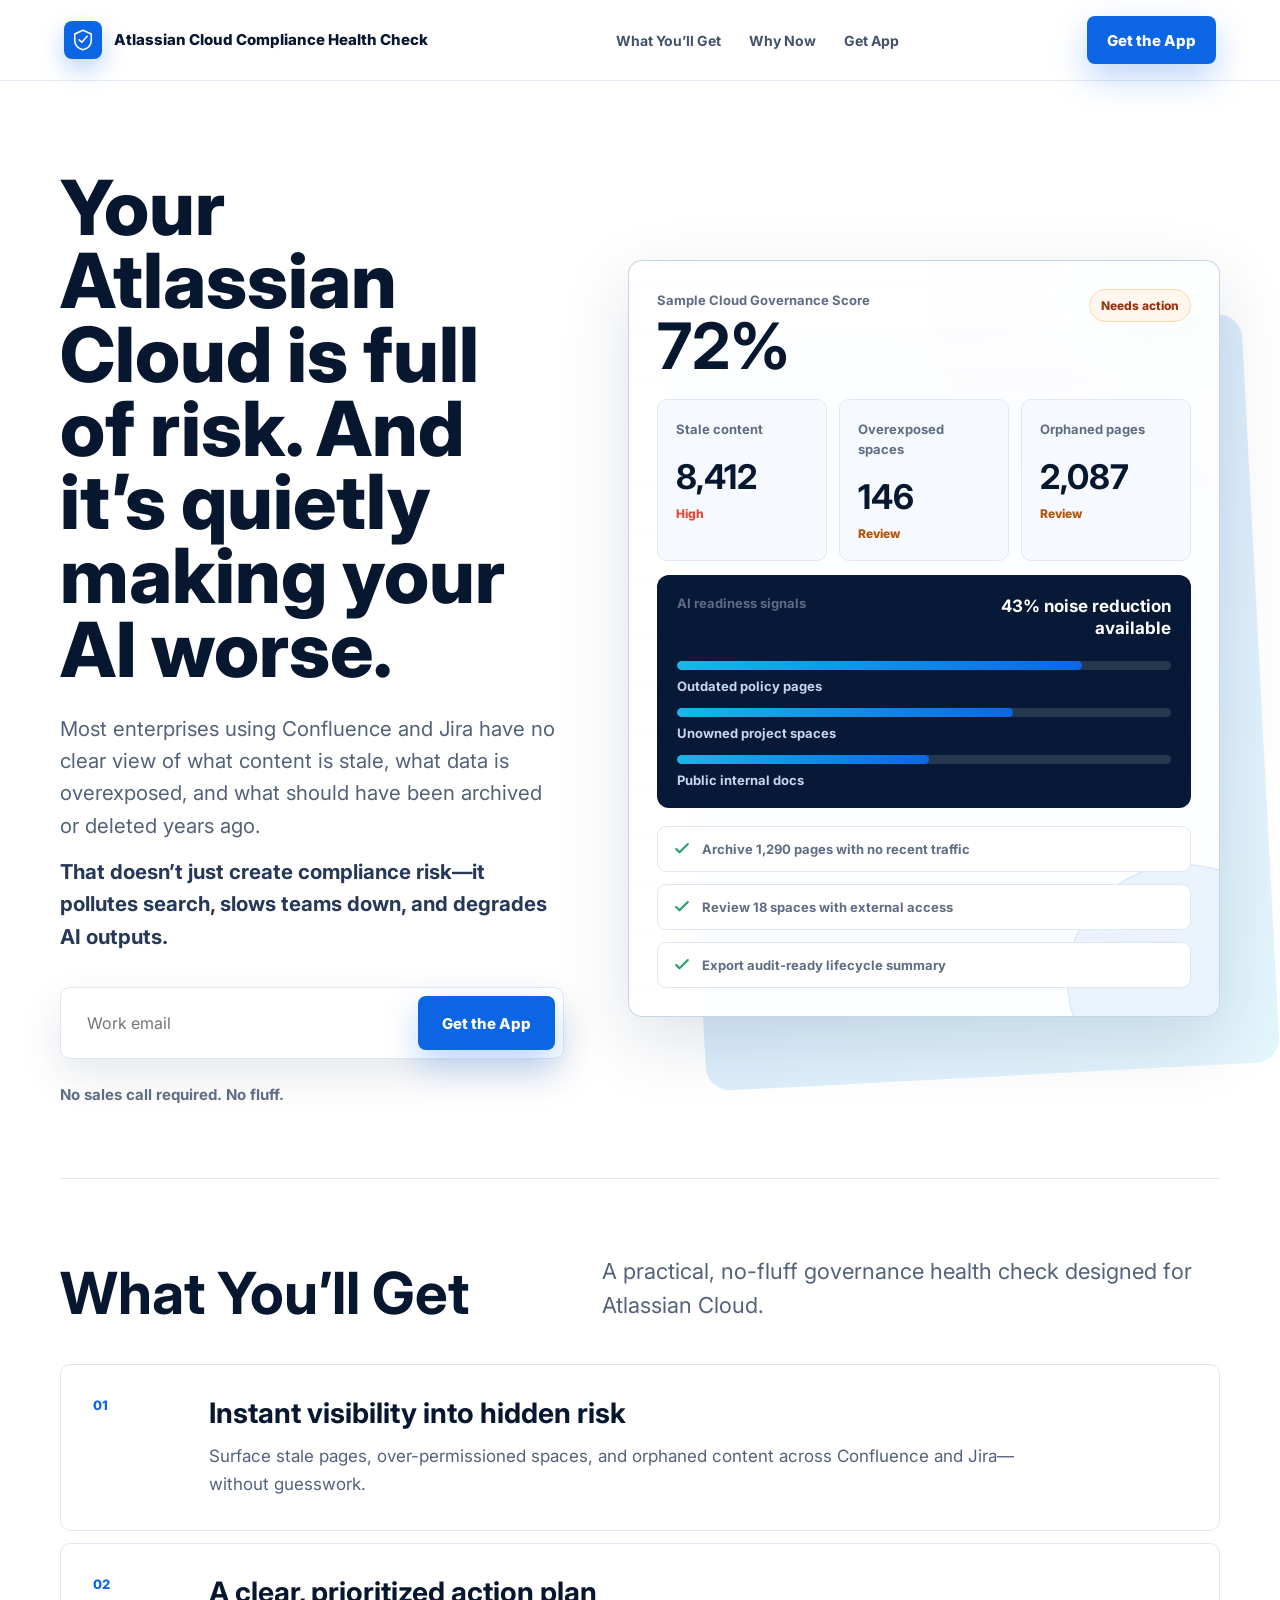
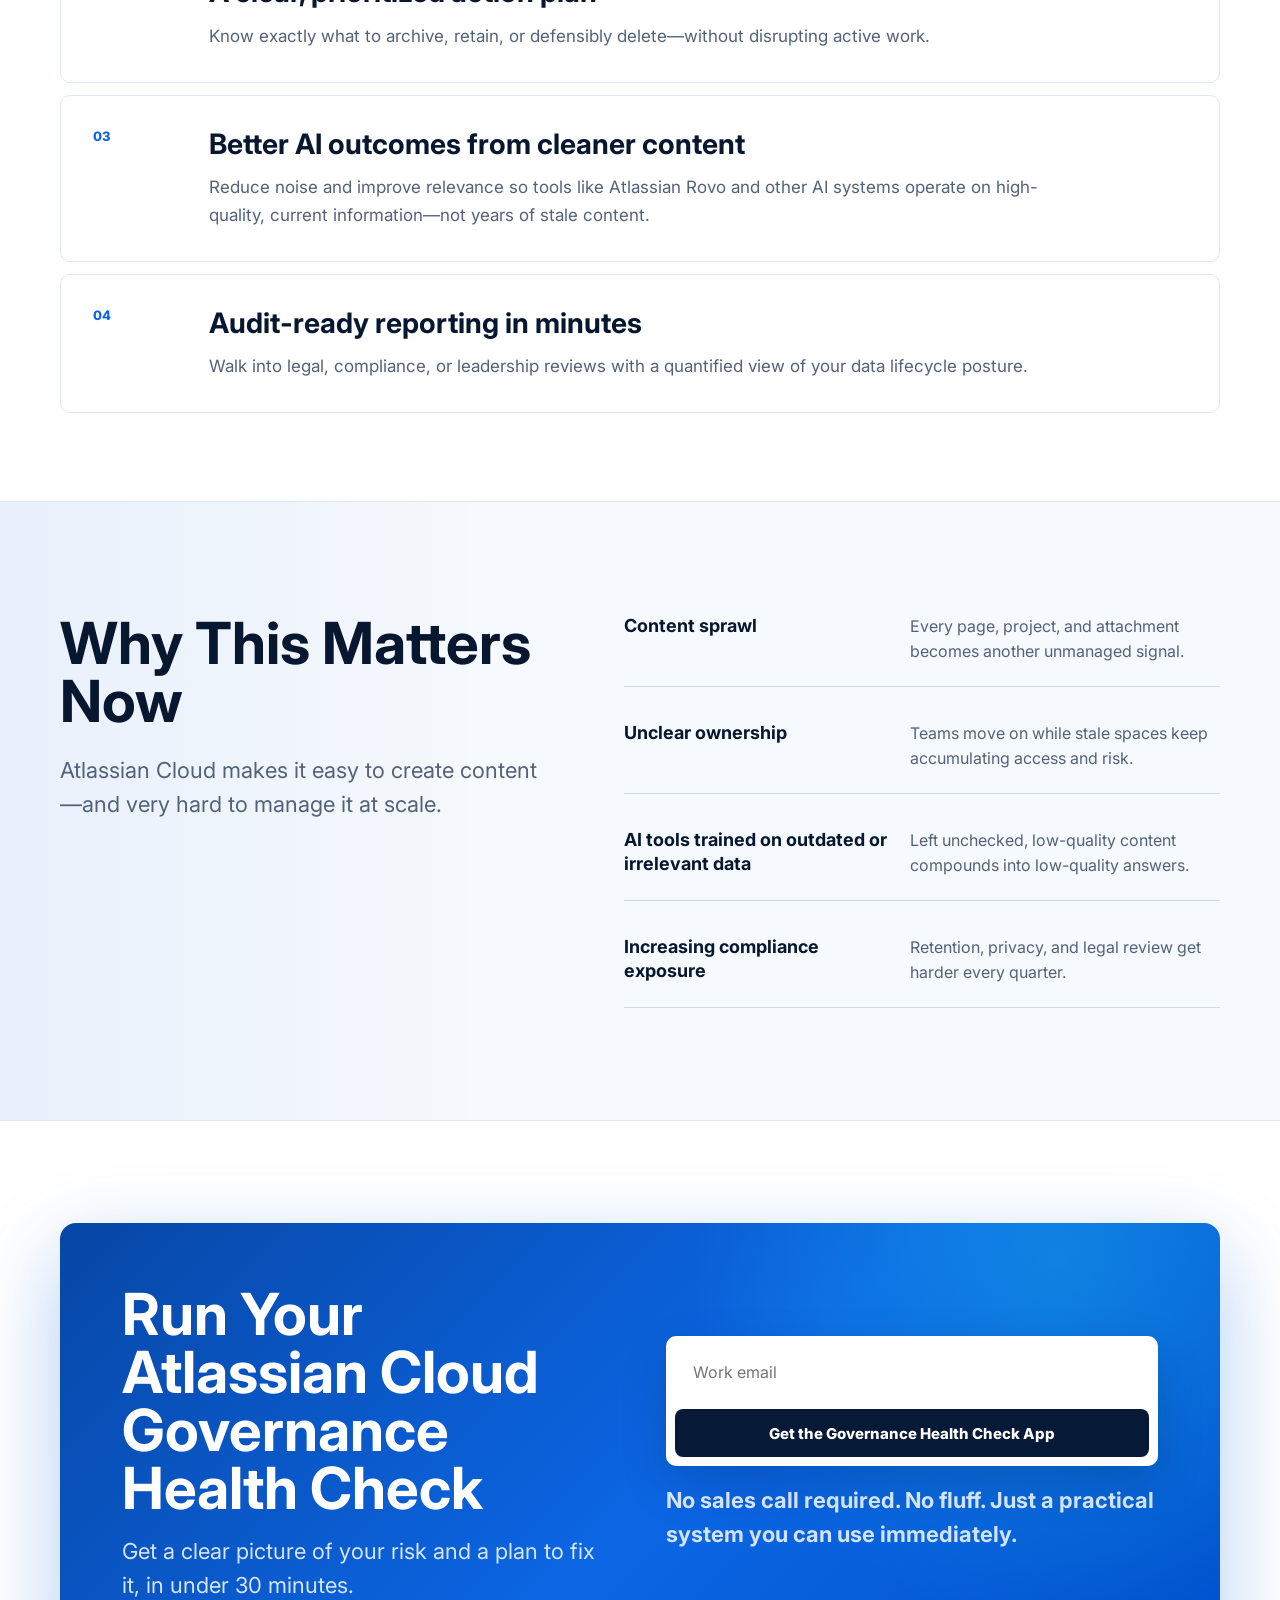
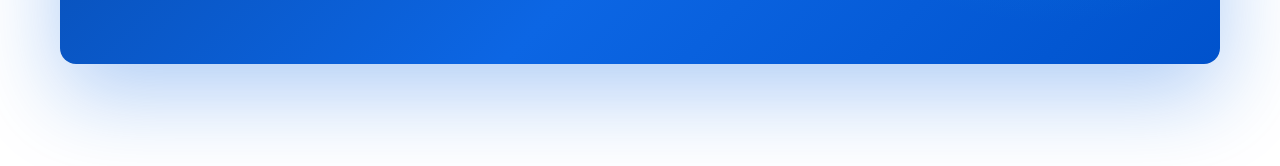
==== index.html @ 83db1be5 "Add Atlassian governance health check site" ====
<!doctype html>
<html lang="en">
  <head>
    <meta charset="UTF-8" />
    <meta name="viewport" content="width=device-width, initial-scale=1.0" />
    <title>Atlassian Cloud Compliance Health Check</title>
    <meta
      name="description"
      content="Run a practical Atlassian Cloud governance health check for Confluence and Jira. Find stale content, bad AI inputs, overexposed data, and compliance risk in under 30 minutes."
    />
    <link rel="preconnect" href="https://fonts.googleapis.com" />
    <link rel="preconnect" href="https://fonts.gstatic.com" crossorigin />
    <link
      href="https://fonts.googleapis.com/css2?family=Inter:wght@400;500;600;700;800&display=swap"
      rel="stylesheet"
    />
    <link rel="stylesheet" href="styles.css" />
  </head>
  <body>
    <header class="site-header">
      <a class="brand" href="#top" aria-label="Atlassian Cloud Compliance Health Check home">
        <span class="brand-mark" aria-hidden="true">
          <svg viewBox="0 0 32 32" role="img">
            <path d="M16 3 5 8v8.6c0 6.1 4.4 10.4 11 12.4 6.6-2 11-6.3 11-12.4V8L16 3Z" />
            <path d="M10.8 15.8 14.5 19l7-8" />
          </svg>
        </span>
        <span>Atlassian Cloud Compliance Health Check</span>
      </a>
      <nav class="nav-links" aria-label="Primary navigation">
        <a href="#get">What You’ll Get</a>
        <a href="#why">Why Now</a>
        <a href="#download">Get App</a>
      </nav>
      <a class="header-cta" href="#download">Get the App</a>
    </header>

    <main id="top">
      <section class="hero section-shell">
        <div class="hero-copy">
          <h1>Your Atlassian Cloud is full of risk. And it’s quietly making your AI worse.</h1>
          <p class="hero-lede">
            Most enterprises using Confluence and Jira have no clear view of what content is stale,
            what data is overexposed, and what should have been archived or deleted years ago.
          </p>
          <p class="hero-support">
            That doesn’t just create compliance risk—it pollutes search, slows teams down, and
            degrades AI outputs.
          </p>
          <form class="capture-form hero-form" data-capture-form>
            <label for="hero-email">Work email</label>
            <div class="form-row">
              <input id="hero-email" name="email" type="email" placeholder="Work email" autocomplete="email" required />
              <button type="submit">Get the App</button>
            </div>
            <p class="form-note" data-form-note>No sales call required. No fluff.</p>
          </form>
        </div>

        <div class="hero-visual" aria-label="Governance health check dashboard preview">
          <div class="dashboard">
            <div class="dashboard-top">
              <div>
                <span class="dash-title">Sample Cloud Governance Score</span>
                <strong>72%</strong>
              </div>
              <span class="status-chip">Needs action</span>
            </div>
            <div class="score-grid">
              <article>
                <span>Stale content</span>
                <strong>8,412</strong>
                <em class="risk-high">High</em>
              </article>
              <article>
                <span>Overexposed spaces</span>
                <strong>146</strong>
                <em class="risk-med">Review</em>
              </article>
              <article>
                <span>Orphaned pages</span>
                <strong>2,087</strong>
                <em class="risk-med">Review</em>
              </article>
            </div>
            <div class="risk-panel">
              <div class="panel-heading">
                <span>AI readiness signals</span>
                <strong>43% noise reduction available</strong>
              </div>
              <div class="signal-bars">
                <span style="--bar: 82%"><i></i>Outdated policy pages</span>
                <span style="--bar: 68%"><i></i>Unowned project spaces</span>
                <span style="--bar: 51%"><i></i>Public internal docs</span>
              </div>
            </div>
            <div class="action-list">
              <div>
                <svg viewBox="0 0 24 24" aria-hidden="true"><path d="m5 12 4 4L19 6" /></svg>
                <span>Archive 1,290 pages with no recent traffic</span>
              </div>
              <div>
                <svg viewBox="0 0 24 24" aria-hidden="true"><path d="m5 12 4 4L19 6" /></svg>
                <span>Review 18 spaces with external access</span>
              </div>
              <div>
                <svg viewBox="0 0 24 24" aria-hidden="true"><path d="m5 12 4 4L19 6" /></svg>
                <span>Export audit-ready lifecycle summary</span>
              </div>
            </div>
          </div>
        </div>
      </section>

      <section class="section-shell get-section" id="get">
        <div class="section-heading">
          <h2>What You’ll Get</h2>
          <p>A practical, no-fluff governance health check designed for Atlassian Cloud.</p>
        </div>
        <div class="benefit-list">
          <article>
            <span class="benefit-index">01</span>
            <div>
              <h3>Instant visibility into hidden risk</h3>
              <p>
                Surface stale pages, over-permissioned spaces, and orphaned content across
                Confluence and Jira—without guesswork.
              </p>
            </div>
          </article>
          <article>
            <span class="benefit-index">02</span>
            <div>
              <h3>A clear, prioritized action plan</h3>
              <p>
                Know exactly what to archive, retain, or defensibly delete—without disrupting active
                work.
              </p>
            </div>
          </article>
          <article>
            <span class="benefit-index">03</span>
            <div>
              <h3>Better AI outcomes from cleaner content</h3>
              <p>
                Reduce noise and improve relevance so tools like Atlassian Rovo and other AI systems
                operate on high-quality, current information—not years of stale content.
              </p>
            </div>
          </article>
          <article>
            <span class="benefit-index">04</span>
            <div>
              <h3>Audit-ready reporting in minutes</h3>
              <p>
                Walk into legal, compliance, or leadership reviews with a quantified view of your data
                lifecycle posture.
              </p>
            </div>
          </article>
        </div>
      </section>

      <section class="why-section" id="why">
        <div class="section-shell why-grid">
          <div>
            <h2>Why This Matters Now</h2>
            <p>
              Atlassian Cloud makes it easy to create content—and very hard to manage it at scale.
            </p>
          </div>
          <div class="why-stack">
            <article>
              <strong>Content sprawl</strong>
              <span>Every page, project, and attachment becomes another unmanaged signal.</span>
            </article>
            <article>
              <strong>Unclear ownership</strong>
              <span>Teams move on while stale spaces keep accumulating access and risk.</span>
            </article>
            <article>
              <strong>AI tools trained on outdated or irrelevant data</strong>
              <span>Left unchecked, low-quality content compounds into low-quality answers.</span>
            </article>
            <article>
              <strong>Increasing compliance exposure</strong>
              <span>Retention, privacy, and legal review get harder every quarter.</span>
            </article>
          </div>
        </div>
      </section>

      <section class="cta-section section-shell" id="download">
        <div class="cta-panel">
          <div class="cta-copy">
            <h2>Run Your Atlassian Cloud Governance Health Check</h2>
            <p>Get a clear picture of your risk and a plan to fix it, in under 30 minutes.</p>
          </div>
          <form class="capture-form cta-form" data-capture-form>
            <label for="cta-email">Work email</label>
            <div class="form-row">
              <input id="cta-email" name="email" type="email" placeholder="Work email" autocomplete="email" required />
              <button type="submit">Get the Governance Health Check App</button>
            </div>
            <p class="form-note" data-form-note>
              No sales call required. No fluff. Just a practical system you can use immediately.
            </p>
          </form>
        </div>
      </section>
    </main>

    <script src="capture.js"></script>
  </body>
</html>
---- styles.css ----
:root {
  --ink: #07172f;
  --muted: #53627a;
  --blue: #0c66e4;
  --blue-dark: #0747a6;
  --blue-soft: #e9f2ff;
  --cyan: #19b7e8;
  --green: #22a06b;
  --orange: #f59e0b;
  --red: #e34935;
  --line: #dfe7f2;
  --surface: #ffffff;
  --subtle: #f6f9fd;
  --shadow: 0 24px 70px rgba(9, 30, 66, 0.13);
}

* {
  box-sizing: border-box;
}

html {
  scroll-behavior: smooth;
}

body {
  margin: 0;
  background: var(--surface);
  color: var(--ink);
  font-family: Inter, system-ui, -apple-system, BlinkMacSystemFont, "Segoe UI", sans-serif;
  letter-spacing: 0;
}

a {
  color: inherit;
  text-decoration: none;
}

button,
input {
  font: inherit;
}

.site-header {
  position: sticky;
  top: 0;
  z-index: 20;
  display: flex;
  align-items: center;
  justify-content: space-between;
  gap: 24px;
  min-height: 78px;
  padding: 16px clamp(20px, 5vw, 72px);
  background: rgba(255, 255, 255, 0.92);
  border-bottom: 1px solid rgba(223, 231, 242, 0.8);
  backdrop-filter: blur(18px);
}

.brand {
  display: inline-flex;
  align-items: center;
  gap: 12px;
  max-width: 380px;
  font-size: 15px;
  font-weight: 800;
  line-height: 1.15;
}

.brand-mark {
  display: grid;
  flex: 0 0 38px;
  width: 38px;
  height: 38px;
  place-items: center;
  color: #fff;
  background: var(--blue);
  border-radius: 8px;
  box-shadow: 0 10px 24px rgba(12, 102, 228, 0.28);
}

.brand-mark svg {
  width: 24px;
  height: 24px;
  fill: none;
  stroke: currentColor;
  stroke-width: 2.1;
  stroke-linecap: round;
  stroke-linejoin: round;
}

.nav-links {
  display: flex;
  align-items: center;
  gap: 28px;
  color: #43526c;
  font-size: 14px;
  font-weight: 700;
}

.nav-links a:hover {
  color: var(--blue);
}

.header-cta,
.capture-form button {
  display: inline-flex;
  align-items: center;
  justify-content: center;
  min-height: 48px;
  border: 0;
  border-radius: 8px;
  background: var(--blue);
  color: #fff;
  font-size: 15px;
  font-weight: 800;
  cursor: pointer;
  box-shadow: 0 14px 34px rgba(12, 102, 228, 0.27);
  transition: transform 180ms ease, background 180ms ease, box-shadow 180ms ease;
}

.header-cta {
  padding: 0 20px;
  white-space: nowrap;
}

.header-cta:hover,
.capture-form button:hover {
  background: var(--blue-dark);
  transform: translateY(-1px);
  box-shadow: 0 18px 42px rgba(12, 102, 228, 0.34);
}

.section-shell {
  width: min(1160px, calc(100% - 40px));
  margin: 0 auto;
}

.hero {
  display: grid;
  grid-template-columns: minmax(0, 0.92fr) minmax(420px, 1.08fr);
  gap: clamp(36px, 5vw, 76px);
  align-items: center;
  min-height: calc(100vh - 78px);
  padding: clamp(54px, 7vw, 98px) 0 72px;
}

.hero-copy h1 {
  max-width: 690px;
  margin: 0;
  font-size: clamp(44px, 6vw, 76px);
  line-height: 0.97;
  font-weight: 800;
  letter-spacing: 0;
}

.hero-lede,
.hero-support {
  max-width: 620px;
  margin: 26px 0 0;
  color: var(--muted);
  font-size: clamp(18px, 1.6vw, 21px);
  line-height: 1.58;
}

.hero-support {
  margin-top: 14px;
  color: #253858;
  font-weight: 700;
}

.capture-form {
  margin-top: 34px;
}

.capture-form label {
  position: absolute;
  width: 1px;
  height: 1px;
  overflow: hidden;
  clip: rect(0, 0, 0, 0);
}

.form-row {
  display: grid;
  grid-template-columns: minmax(190px, 1fr) auto;
  gap: 10px;
  max-width: 620px;
  padding: 8px;
  background: #fff;
  border: 1px solid var(--line);
  border-radius: 10px;
  box-shadow: 0 16px 40px rgba(9, 30, 66, 0.1);
}

.form-row input {
  width: 100%;
  min-height: 54px;
  padding: 0 18px;
  border: 0;
  border-radius: 8px;
  color: var(--ink);
  font-size: 16px;
  outline: 0;
}

.form-row input:focus {
  box-shadow: inset 0 0 0 2px var(--blue);
}

.form-row button {
  padding: 0 24px;
  white-space: nowrap;
}

.form-note {
  min-height: 22px;
  margin: 25px 0 0;
  color: #5e6c84;
  font-size: 15px;
  line-height: 1.45;
  font-weight: 700;
}

.form-note.success {
  color: var(--green);
}

.form-note.success a {
  color: var(--blue);
  font-weight: 800;
  text-decoration: underline;
  text-underline-offset: 3px;
}

.hero-visual {
  position: relative;
}

.hero-visual::before {
  position: absolute;
  inset: 9% -7% -8% 10%;
  content: "";
  background: linear-gradient(135deg, rgba(12, 102, 228, 0.18), rgba(25, 183, 232, 0.12));
  border-radius: 24px;
  transform: rotate(-3deg);
}

.dashboard {
  position: relative;
  padding: clamp(18px, 3vw, 28px);
  overflow: hidden;
  background:
    linear-gradient(180deg, rgba(255, 255, 255, 0.96), rgba(255, 255, 255, 0.9)),
    radial-gradient(circle at 90% 0%, rgba(12, 102, 228, 0.18), transparent 34%);
  border: 1px solid rgba(193, 209, 231, 0.9);
  border-radius: 14px;
  box-shadow: var(--shadow);
}

.dashboard::after {
  position: absolute;
  right: -80px;
  bottom: -80px;
  width: 230px;
  height: 230px;
  content: "";
  background: rgba(12, 102, 228, 0.07);
  border: 1px solid rgba(12, 102, 228, 0.1);
  border-radius: 999px;
}

.dashboard-top,
.panel-heading {
  display: flex;
  align-items: flex-start;
  justify-content: space-between;
  gap: 18px;
}

.dash-title,
.score-grid span,
.panel-heading span,
.signal-bars span,
.action-list span {
  color: #5e6c84;
  font-size: 13px;
  font-weight: 700;
}

.dashboard-top strong {
  display: block;
  margin-top: 8px;
  font-size: clamp(44px, 5vw, 64px);
  line-height: 0.9;
}

.status-chip {
  padding: 8px 11px;
  color: #9a3412;
  background: #fff7ed;
  border: 1px solid #fed7aa;
  border-radius: 999px;
  font-size: 12px;
  font-weight: 800;
}

.score-grid {
  display: grid;
  grid-template-columns: repeat(3, 1fr);
  gap: 12px;
  margin-top: 24px;
}

.score-grid article {
  min-height: 132px;
  padding: 18px;
  background: var(--subtle);
  border: 1px solid var(--line);
  border-radius: 10px;
}

.score-grid strong {
  display: block;
  margin-top: 22px;
  color: var(--ink);
  font-size: clamp(24px, 2.8vw, 34px);
  line-height: 1;
}

.score-grid em {
  display: inline-block;
  margin-top: 12px;
  font-size: 12px;
  font-style: normal;
  font-weight: 800;
}

.risk-high {
  color: var(--red);
}

.risk-med {
  color: #b45309;
}

.risk-panel {
  margin-top: 14px;
  padding: 20px;
  background: #061936;
  border-radius: 12px;
}

.panel-heading strong {
  max-width: 230px;
  color: #fff;
  font-size: 17px;
  line-height: 1.3;
  text-align: right;
}

.signal-bars {
  display: grid;
  gap: 14px;
  margin-top: 22px;
}

.signal-bars span {
  position: relative;
  display: grid;
  grid-template-columns: 1fr;
  gap: 8px;
  color: #c7d7f2;
}

.signal-bars i {
  display: block;
  width: 100%;
  height: 9px;
  overflow: hidden;
  background: rgba(255, 255, 255, 0.13);
  border-radius: 999px;
}

.signal-bars i::before {
  display: block;
  width: var(--bar);
  height: 100%;
  content: "";
  background: linear-gradient(90deg, var(--cyan), var(--blue));
  border-radius: inherit;
}

.action-list {
  position: relative;
  z-index: 1;
  display: grid;
  gap: 12px;
  margin-top: 18px;
}

.action-list div {
  display: flex;
  align-items: center;
  gap: 10px;
  padding: 12px 14px;
  background: #fff;
  border: 1px solid var(--line);
  border-radius: 9px;
}

.action-list svg {
  flex: 0 0 20px;
  width: 20px;
  height: 20px;
  fill: none;
  stroke: var(--green);
  stroke-width: 2.5;
  stroke-linecap: round;
  stroke-linejoin: round;
}

.section-heading {
  display: grid;
  grid-template-columns: 0.8fr 1fr;
  gap: 48px;
  align-items: end;
  padding-top: 76px;
  border-top: 1px solid var(--line);
}

.section-heading h2,
.why-grid h2,
.cta-panel h2 {
  margin: 0;
  font-size: clamp(34px, 4.8vw, 58px);
  line-height: 1;
  letter-spacing: 0;
}

.section-heading p,
.why-grid p,
.cta-panel p {
  margin: 0;
  color: var(--muted);
  font-size: clamp(18px, 1.8vw, 22px);
  line-height: 1.52;
}

.benefit-list {
  display: grid;
  gap: 12px;
  padding: 42px 0 88px;
}

.benefit-list article {
  display: grid;
  grid-template-columns: 82px 1fr;
  gap: clamp(18px, 3vw, 34px);
  align-items: start;
  padding: clamp(22px, 3vw, 32px);
  background: #fff;
  border: 1px solid var(--line);
  border-radius: 10px;
  transition: transform 180ms ease, border-color 180ms ease, box-shadow 180ms ease;
}

.benefit-list article:hover {
  border-color: rgba(12, 102, 228, 0.35);
  box-shadow: 0 18px 44px rgba(9, 30, 66, 0.08);
  transform: translateY(-2px);
}

.benefit-index {
  color: var(--blue);
  font-size: 13px;
  font-weight: 800;
}

.benefit-list h3 {
  margin: 0;
  font-size: clamp(22px, 2.2vw, 30px);
  line-height: 1.18;
}

.benefit-list p {
  max-width: 850px;
  margin: 12px 0 0;
  color: var(--muted);
  font-size: 17px;
  line-height: 1.65;
}

.why-section {
  background:
    linear-gradient(90deg, rgba(12, 102, 228, 0.06), transparent 38%),
    var(--subtle);
  border-block: 1px solid var(--line);
}

.why-grid {
  display: grid;
  grid-template-columns: minmax(0, 0.9fr) minmax(360px, 1.1fr);
  gap: clamp(40px, 6vw, 86px);
  align-items: start;
  padding-block: clamp(72px, 9vw, 112px);
}

.why-grid p {
  margin-top: 24px;
  max-width: 510px;
}

.why-stack {
  display: grid;
  gap: 12px;
}

.why-stack article {
  display: grid;
  grid-template-columns: 0.85fr 1fr;
  gap: 22px;
  padding: 22px 0;
  border-bottom: 1px solid #cfdae9;
}

.why-stack article:first-child {
  padding-top: 0;
}

.why-stack strong {
  font-size: 18px;
  line-height: 1.32;
}

.why-stack span {
  color: var(--muted);
  font-size: 16px;
  line-height: 1.56;
}

.cta-section {
  padding-block: clamp(70px, 8vw, 108px);
}

.cta-panel {
  display: grid;
  grid-template-columns: minmax(0, 0.9fr) minmax(360px, 0.92fr);
  gap: clamp(30px, 5vw, 62px);
  align-items: center;
  padding: clamp(32px, 5vw, 62px);
  color: #fff;
  background:
    radial-gradient(circle at 86% 8%, rgba(25, 183, 232, 0.38), transparent 34%),
    linear-gradient(135deg, #0747a6, #0c66e4 55%, #0052cc);
  border-radius: 16px;
  box-shadow: 0 30px 86px rgba(12, 102, 228, 0.32);
}

.cta-panel p {
  margin-top: 18px;
  color: rgba(255, 255, 255, 0.84);
}

.cta-form {
  margin-top: 0;
}

.cta-form .form-row {
  grid-template-columns: 1fr;
  max-width: none;
  border-color: rgba(255, 255, 255, 0.28);
  box-shadow: 0 18px 46px rgba(5, 26, 66, 0.2);
}

.cta-form button {
  width: 100%;
  background: #061936;
  box-shadow: none;
  white-space: normal;
}

.cta-form button:hover {
  background: #020b1d;
}

.cta-form .form-note {
  color: rgba(255, 255, 255, 0.82);
}

.cta-form .form-note.success {
  color: #b6f3d3;
}

.cta-form .form-note.success a {
  color: #fff;
}

@media (max-width: 980px) {
  .site-header {
    min-height: 70px;
  }

  .nav-links {
    display: none;
  }

  .hero,
  .why-grid,
  .cta-panel {
    grid-template-columns: 1fr;
  }

  .hero {
    min-height: 0;
    padding-top: 48px;
  }

  .hero-copy h1 {
    max-width: 820px;
  }

  .hero-visual {
    max-width: 680px;
    margin: 0 auto;
  }

  .section-heading {
    grid-template-columns: 1fr;
    gap: 16px;
  }
}

@media (max-width: 680px) {
  .site-header {
    padding: 12px 18px;
  }

  .brand {
    max-width: 230px;
    font-size: 13px;
  }

  .brand-mark {
    flex-basis: 34px;
    width: 34px;
    height: 34px;
  }

  .header-cta {
    min-height: 42px;
    padding: 0 14px;
    font-size: 13px;
  }

  .section-shell {
    width: min(100% - 32px, 1160px);
  }

  .hero {
    padding-bottom: 54px;
  }

  .hero-copy h1 {
    font-size: clamp(38px, 12vw, 54px);
  }

  .hero-lede,
  .hero-support {
    font-size: 17px;
  }

  .form-row,
  .cta-panel,
  .why-stack article,
  .benefit-list article {
    grid-template-columns: 1fr;
  }

  .form-row button {
    width: 100%;
    min-height: 52px;
    white-space: normal;
  }

  .score-grid {
    grid-template-columns: 1fr;
  }

  .score-grid article {
    min-height: 0;
  }

  .dashboard-top,
  .panel-heading {
    flex-direction: column;
  }

  .panel-heading strong {
    max-width: none;
    text-align: left;
  }

  .benefit-list {
    padding-bottom: 64px;
  }

  .benefit-list article {
    gap: 10px;
  }

  .why-grid {
    padding-block: 64px;
  }

  .cta-section {
    padding-block: 64px;
  }

  .cta-panel {
    padding: 28px 20px;
    border-radius: 12px;
  }
}

@media (prefers-reduced-motion: reduce) {
  *,
  *::before,
  *::after {
    scroll-behavior: auto !important;
    transition: none !important;
  }
}
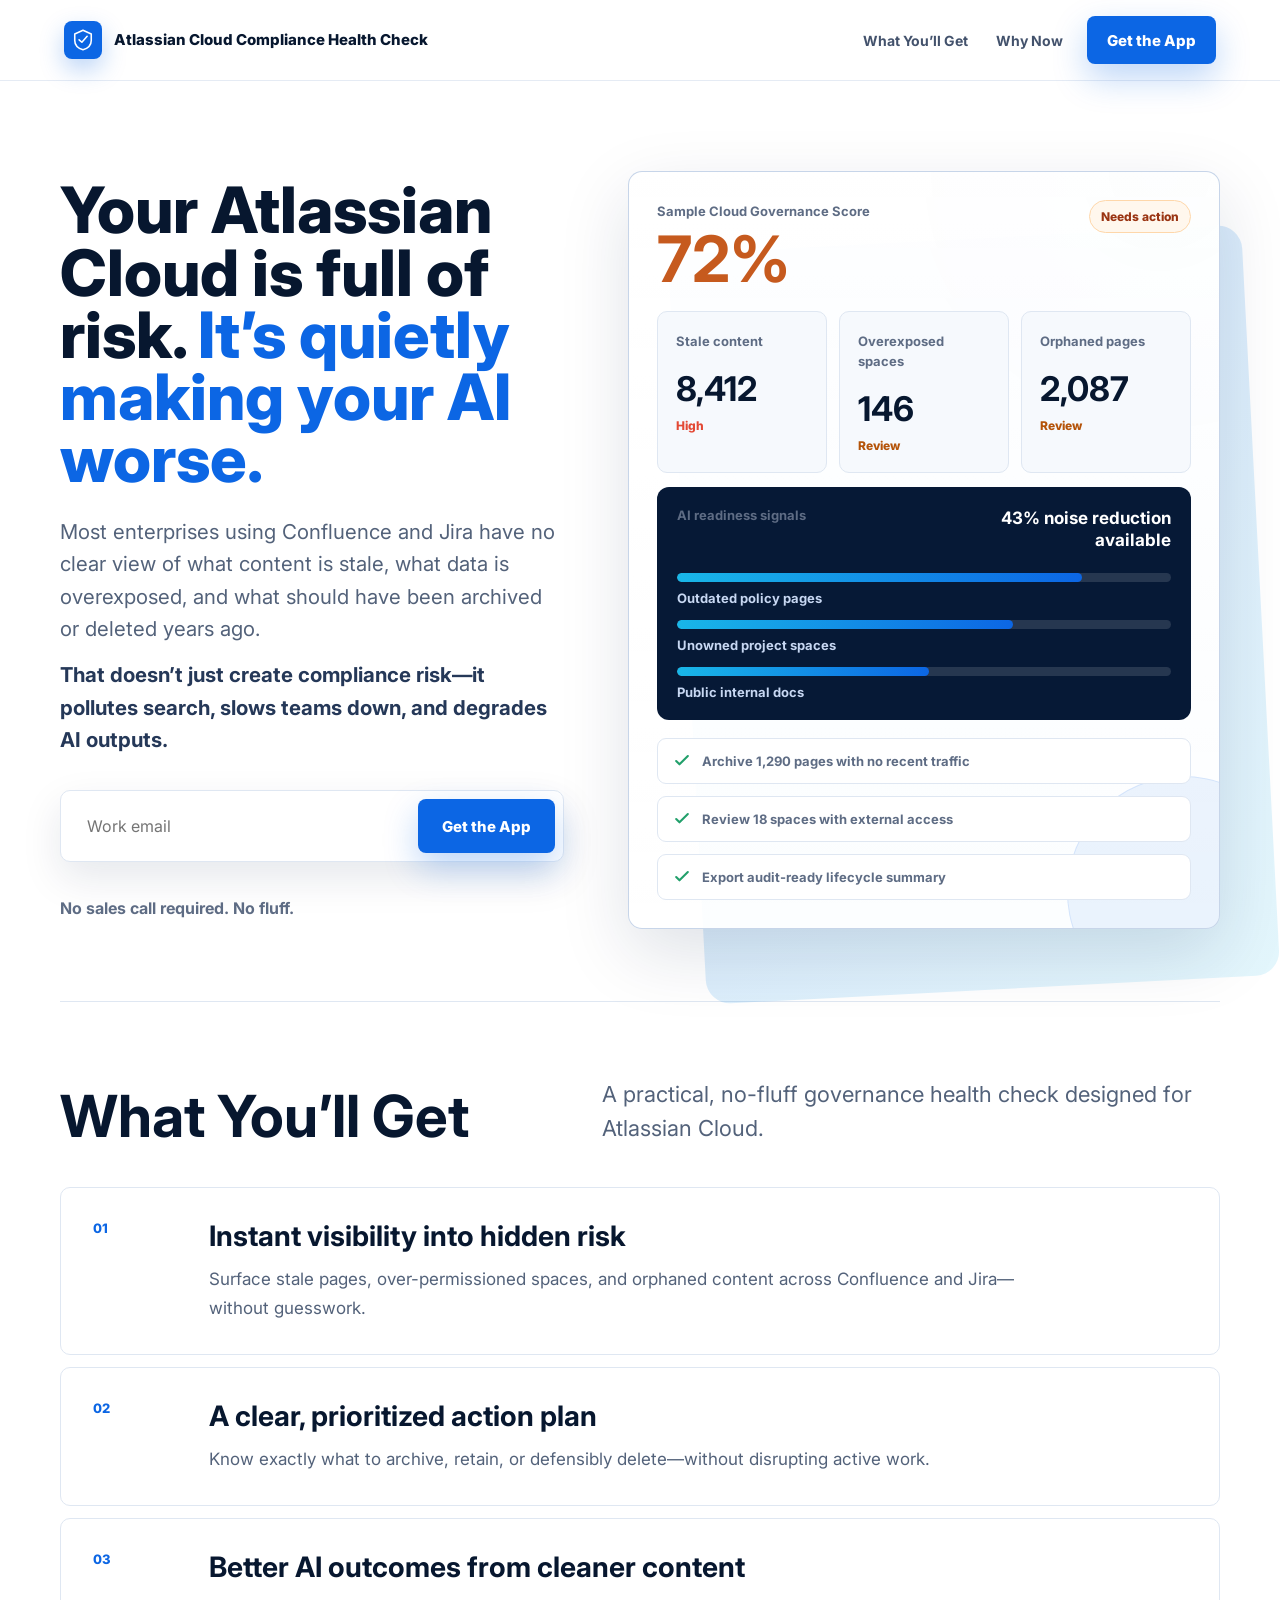
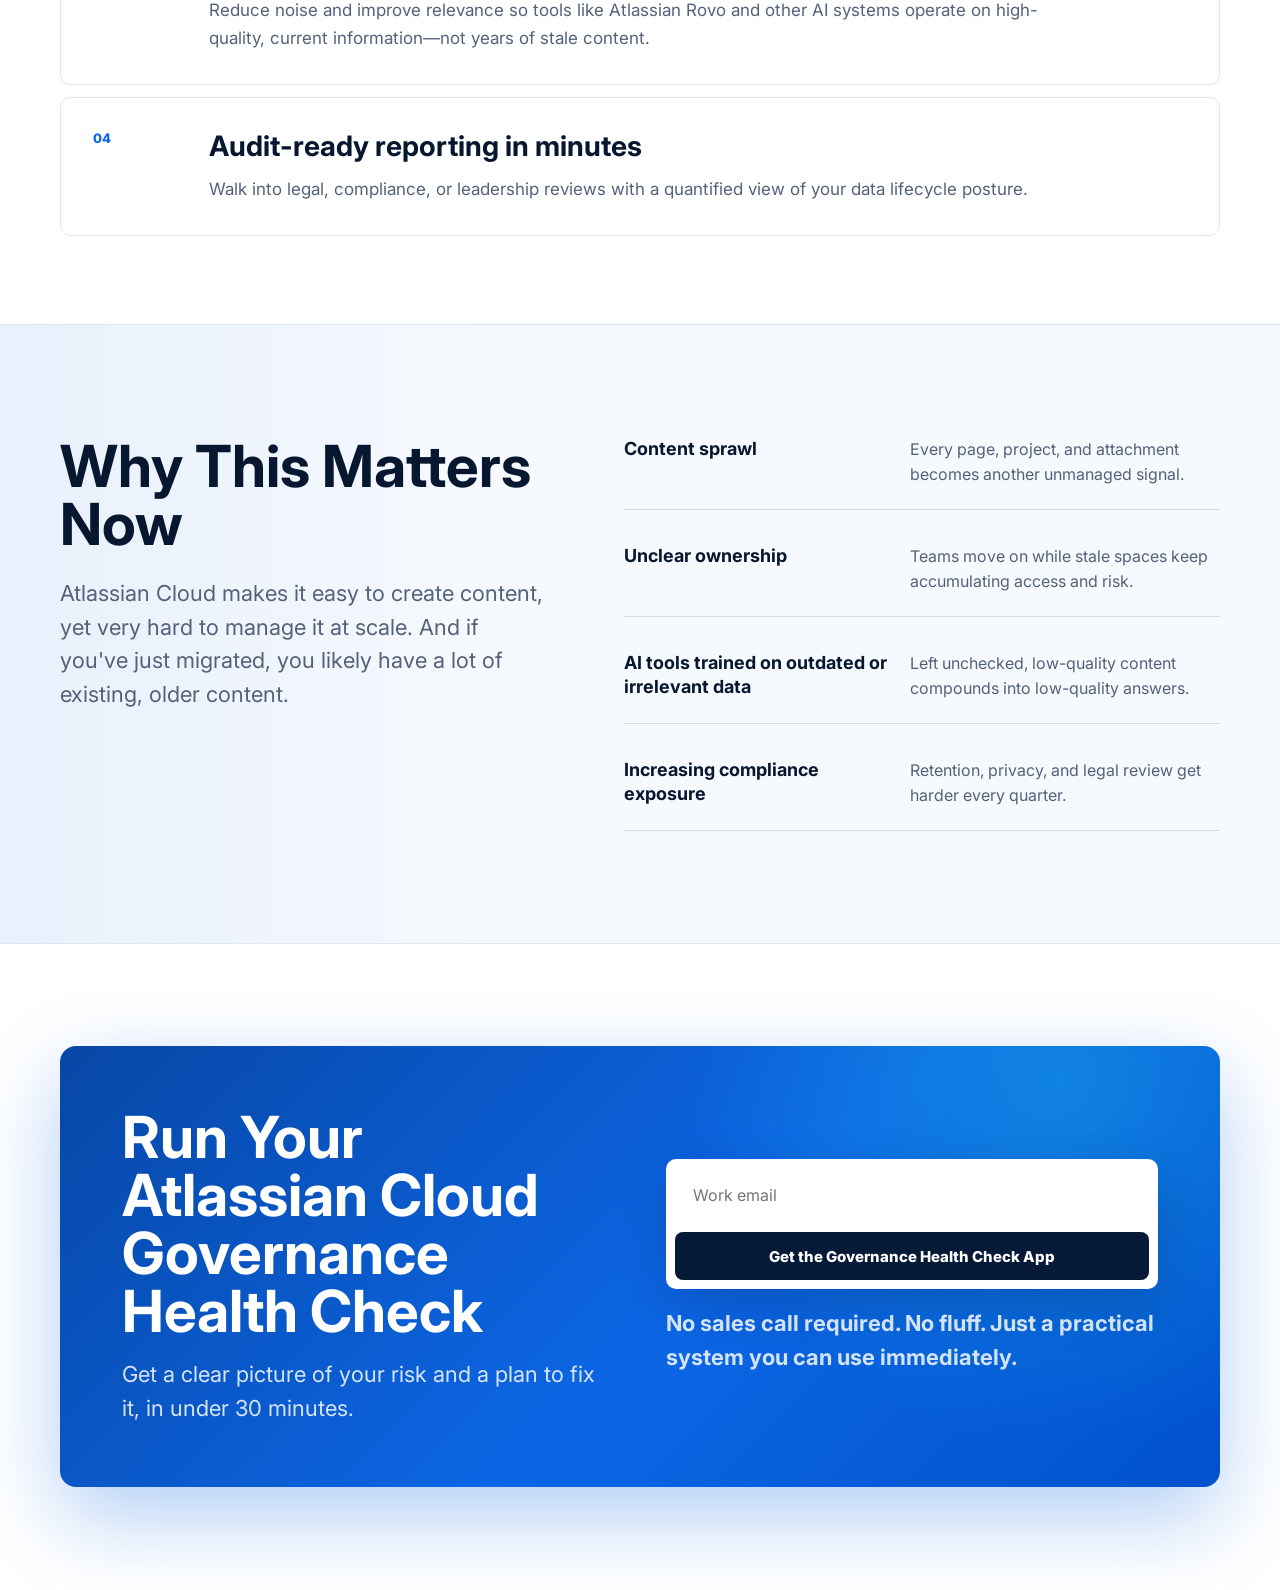
==== commit 236dcbd8: "chore: more tweaks" ====
--- a/index.html
+++ b/index.html
@@ -30,7 +30,6 @@
       <nav class="nav-links" aria-label="Primary navigation">
         <a href="#get">What You’ll Get</a>
         <a href="#why">Why Now</a>
-        <a href="#download">Get App</a>
       </nav>
       <a class="header-cta" href="#download">Get the App</a>
     </header>
@@ -38,7 +37,7 @@
     <main id="top">
       <section class="hero section-shell">
         <div class="hero-copy">
-          <h1>Your Atlassian Cloud is full of risk. And it’s quietly making your AI worse.</h1>
+          <h1>Your Atlassian Cloud is full of risk. <span class="h1-blue">It’s quietly making your AI worse.</span></h1>
           <p class="hero-lede">
             Most enterprises using Confluence and Jira have no clear view of what content is stale,
             what data is overexposed, and what should have been archived or deleted years ago.
@@ -166,7 +165,7 @@
           <div>
             <h2>Why This Matters Now</h2>
             <p>
-              Atlassian Cloud makes it easy to create content—and very hard to manage it at scale.
+              Atlassian Cloud makes it easy to create content, yet very hard to manage it at scale. And if you've just migrated, you likely have a lot of existing, older content.
             </p>
           </div>
           <div class="why-stack">
--- a/styles.css
+++ b/styles.css
@@ -7,6 +7,7 @@
   --cyan: #19b7e8;
   --green: #22a06b;
   --orange: #f59e0b;
+  --burnt-orange: #c65a1e;
   --red: #e34935;
   --line: #dfe7f2;
   --surface: #ffffff;
@@ -46,7 +47,7 @@
   z-index: 20;
   display: flex;
   align-items: center;
-  justify-content: space-between;
+  justify-content: flex-start;
   gap: 24px;
   min-height: 78px;
   padding: 16px clamp(20px, 5vw, 72px);
@@ -59,6 +60,7 @@
   display: inline-flex;
   align-items: center;
   gap: 12px;
+  margin-right: auto;
   max-width: 380px;
   font-size: 15px;
   font-weight: 800;
@@ -146,10 +148,14 @@
 .hero-copy h1 {
   max-width: 690px;
   margin: 0;
-  font-size: clamp(44px, 6vw, 76px);
+  font-size: 4em;
   line-height: 0.97;
   font-weight: 800;
   letter-spacing: 0;
+}
+
+.h1-blue {
+  color: var(--blue);
 }
 
 .hero-lede,
@@ -213,9 +219,9 @@
 
 .form-note {
   min-height: 22px;
-  margin: 25px 0 0;
+  margin: 35px 0 0;
   color: #5e6c84;
-  font-size: 15px;
+  font-size: 16px;
   line-height: 1.45;
   font-weight: 700;
 }
@@ -288,9 +294,10 @@
 
 .dashboard-top strong {
   display: block;
-  margin-top: 8px;
+  margin-top: 10px;
   font-size: clamp(44px, 5vw, 64px);
   line-height: 0.9;
+  color: var(--burnt-orange);
 }
 
 .status-chip {
@@ -660,7 +667,7 @@
   }
 
   .hero-copy h1 {
-    font-size: clamp(38px, 12vw, 54px);
+    font-size: 4em;
   }
 
   .hero-lede,
